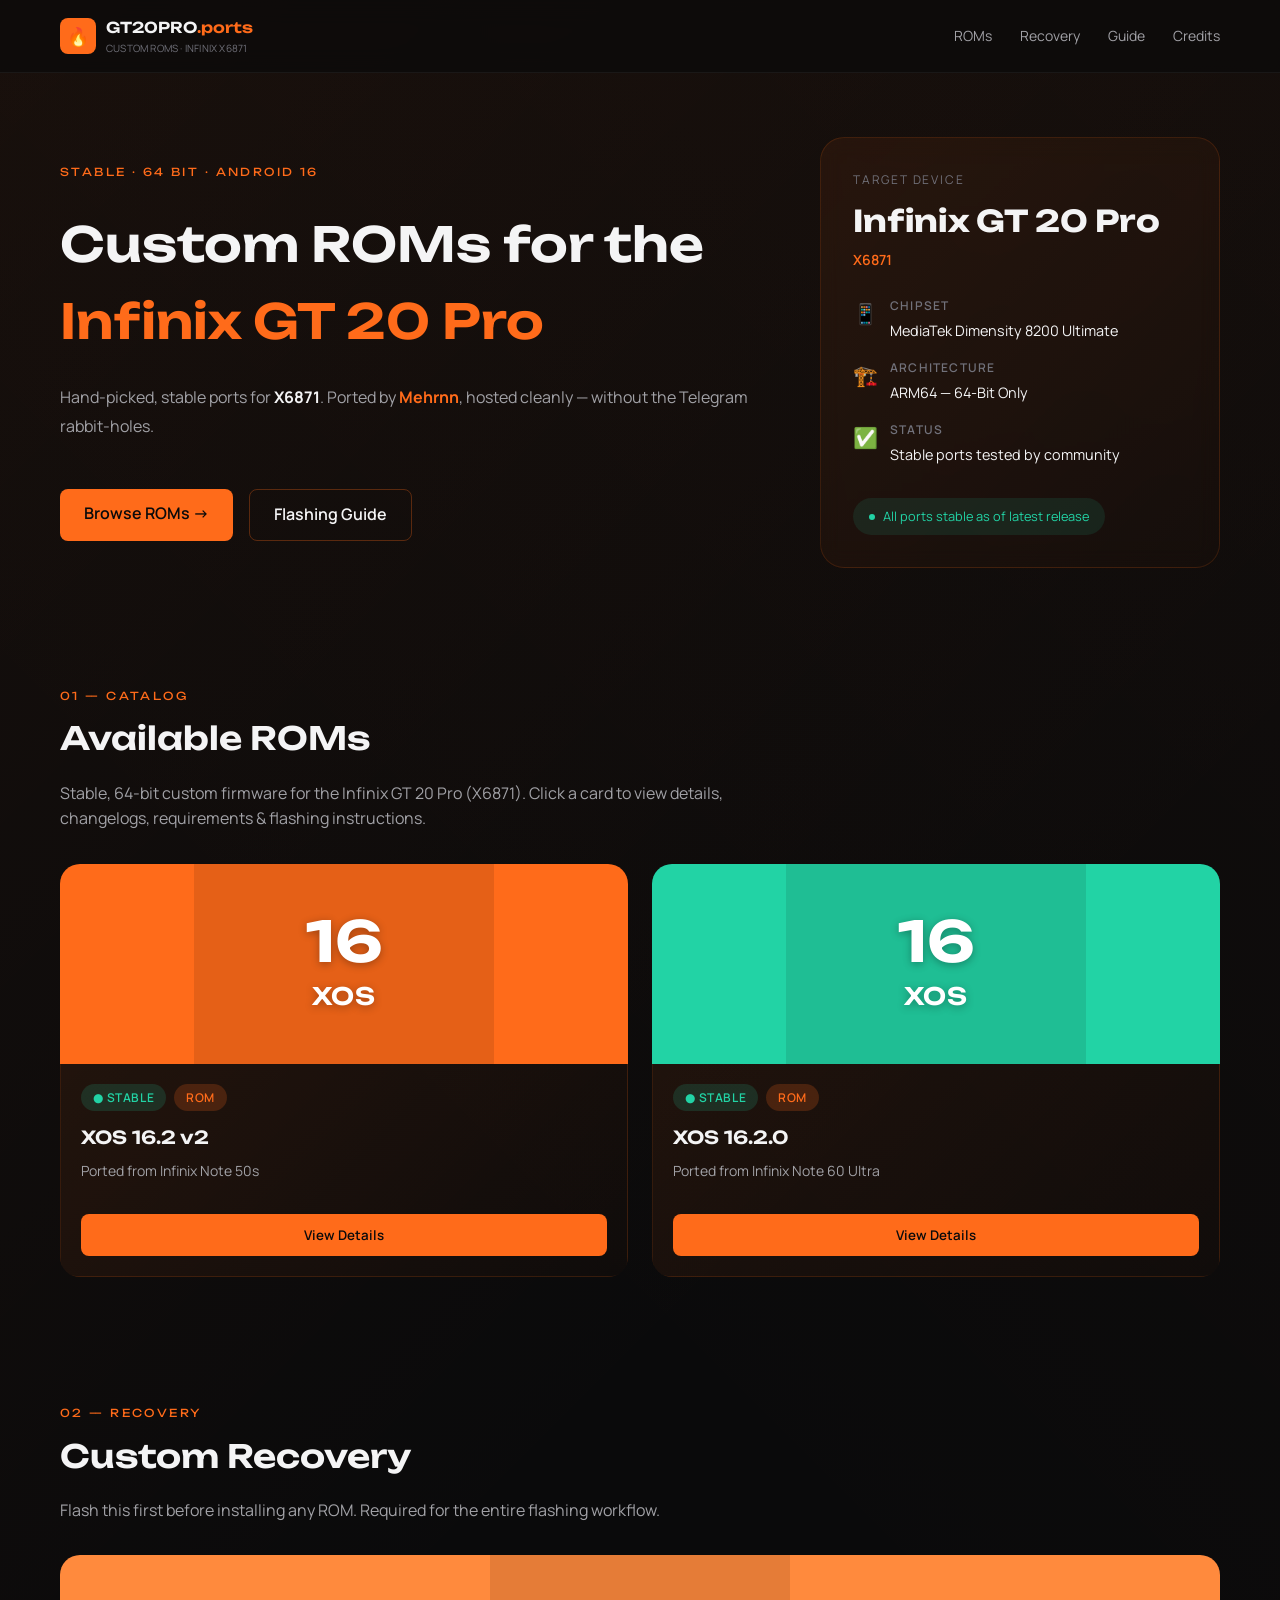
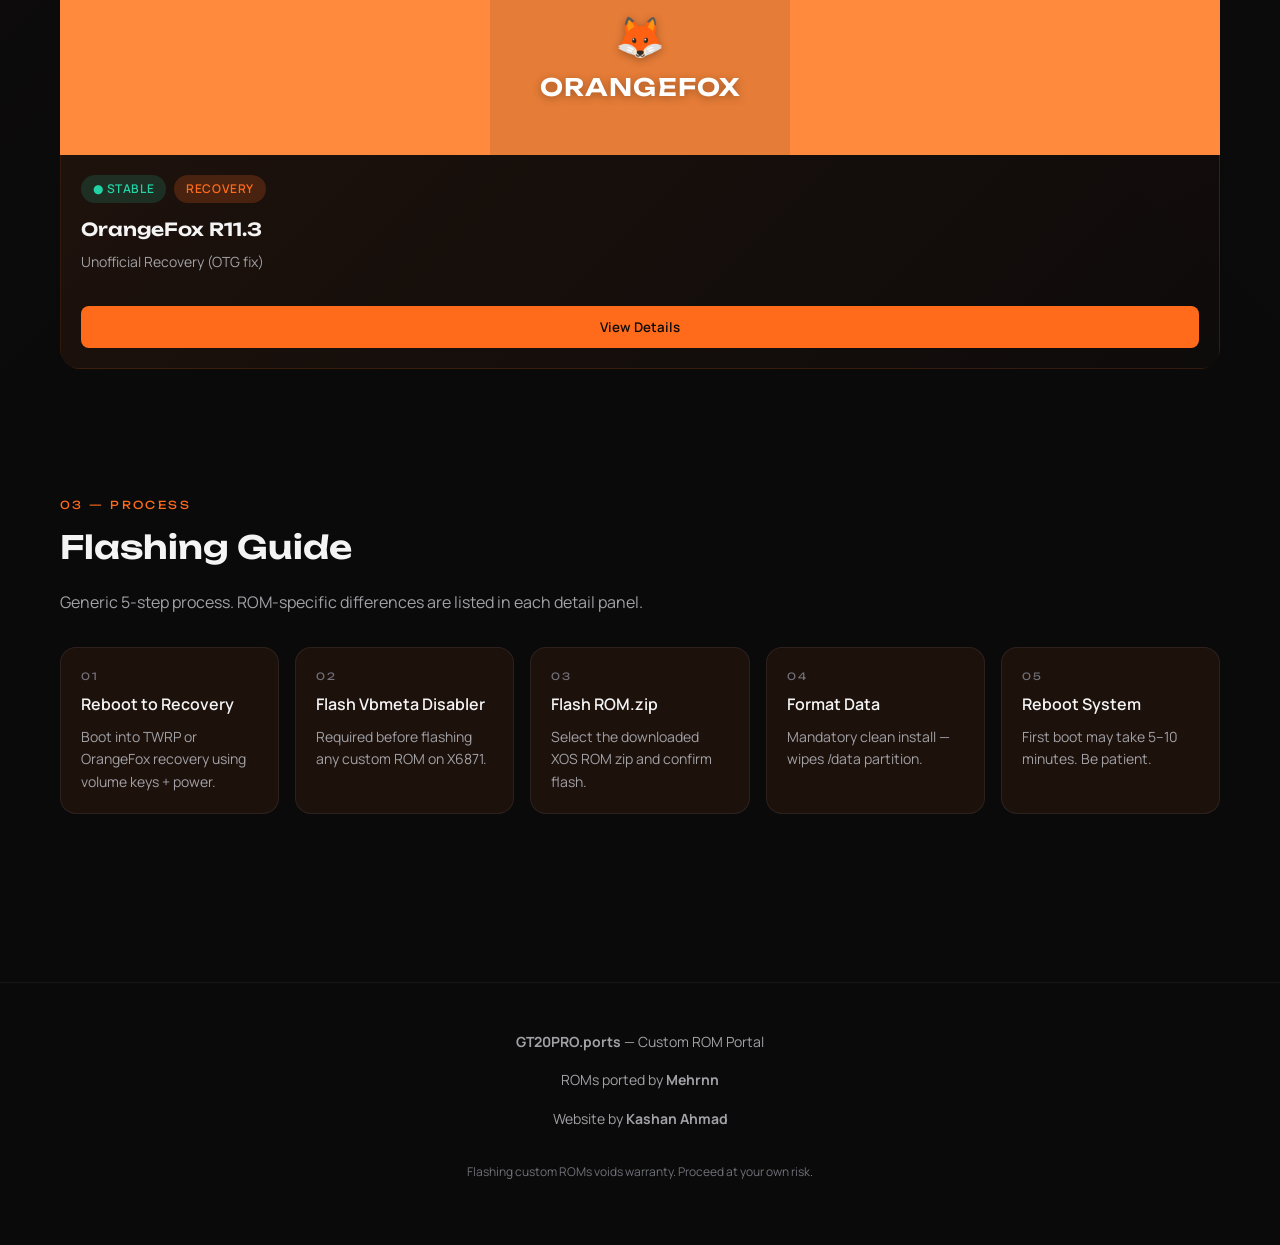
==== demo.html @ 22068f7d "Update print statement from 'Hello' to 'Goodbye'" ====
<!DOCTYPE html>
<html lang="en">
<head>
    <meta charset="UTF-8">
    <meta name="viewport" content="width=device-width, initial-scale=1.0">
    <title>GT20PRO.ports — Custom ROM Site</title>
    <link href="https://fonts.googleapis.com/css2?family=Manrope:wght@400;600;700&family=Unbounded:wght@600;700&display=swap" rel="stylesheet">
    <style>
        * {
            margin: 0;
            padding: 0;
            box-sizing: border-box;
        }

        :root {
            --color-bg: #0a0a0b;
            --color-text: #f4f4f5;
            --color-orange: #ff6b1a;
            --color-zinc-400: #a1a1a6;
            --color-zinc-600: #71717a;
            --font-display: 'Unbounded', 'Manrope', system-ui, sans-serif;
            --font-body: 'Manrope', system-ui, sans-serif;
        }

        body {
            background: linear-gradient(135deg, rgba(255,107,26,0.05) 0%, transparent 50%), 
                        linear-gradient(225deg, rgba(255,107,26,0.03) 0%, transparent 50%),
                        var(--color-bg);
            color: var(--color-text);
            font-family: var(--font-body);
            line-height: 1.6;
            min-height: 100vh;
        }

        header {
            position: sticky;
            top: 0;
            z-index: 40;
            backdrop-filter: blur(12px);
            background: rgba(10, 10, 11, 0.7);
            border-bottom: 1px solid rgba(255, 255, 255, 0.05);
        }

        .header-content {
            max-width: 1200px;
            margin: 0 auto;
            padding: 1rem 1.25rem;
            display: flex;
            justify-content: space-between;
            align-items: center;
        }

        .logo {
            display: flex;
            align-items: center;
            gap: 0.625rem;
            text-decoration: none;
            color: inherit;
        }

        .logo-icon {
            display: flex;
            align-items: center;
            justify-content: center;
            width: 2.25rem;
            height: 2.25rem;
            border-radius: 0.5rem;
            background: var(--color-orange);
            color: var(--color-bg);
            font-size: 1.125rem;
        }

        .logo-text h1 {
            font-family: var(--font-display);
            font-size: 0.9375rem;
            font-weight: 600;
        }

        .logo-text p {
            font-size: 0.625rem;
            color: var(--color-zinc-600);
            text-transform: uppercase;
            letter-spacing: 0.02em;
        }

        nav {
            display: none;
        }

        @media (min-width: 768px) {
            nav {
                display: flex;
                gap: 1.75rem;
                font-size: 0.875rem;
                color: var(--color-zinc-400);
            }

            nav a {
                color: inherit;
                text-decoration: none;
                transition: color 0.3s;
            }

            nav a:hover {
                color: var(--color-text);
            }
        }

        .hero-wrapper {
            display: grid;
            grid-template-columns: 1fr;
            gap: 2rem;
            align-items: center;
            margin-bottom: 3rem;
        }

        @media (min-width: 768px) {
            .hero-wrapper {
                grid-template-columns: 1fr 400px;
            }
        }

        .device-card {
            background: linear-gradient(135deg, rgba(255,107,26,0.08) 0%, rgba(255,107,26,0.02) 100%);
            border: 1px solid rgba(255, 107, 26, 0.15);
            border-radius: 1.5rem;
            padding: 2rem;
            backdrop-filter: blur(10px);
        }

        .device-label {
            font-size: 0.75rem;
            letter-spacing: 0.15em;
            text-transform: uppercase;
            color: var(--color-zinc-600);
            margin-bottom: 0.5rem;
        }

        .device-name {
            font-family: var(--font-display);
            font-size: 1.875rem;
            font-weight: 700;
            margin-bottom: 0.25rem;
        }

        .device-codename {
            color: var(--color-orange);
            font-size: 0.875rem;
            margin-bottom: 1.5rem;
            font-weight: 600;
        }

        .device-spec {
            display: flex;
            gap: 0.75rem;
            margin-bottom: 1rem;
            font-size: 0.9rem;
            align-items: flex-start;
        }

        .device-spec-icon {
            color: var(--color-orange);
            font-size: 1.25rem;
            flex-shrink: 0;
            margin-top: 0.15rem;
        }

        .device-spec-label {
            text-transform: uppercase;
            font-size: 0.75rem;
            letter-spacing: 0.1em;
            color: var(--color-zinc-600);
            font-weight: 600;
        }

        .device-spec-value {
            display: block;
            color: var(--color-text);
            margin-top: 0.25rem;
        }

        .status-badge {
            display: inline-flex;
            align-items: center;
            gap: 0.5rem;
            background: rgba(34, 211, 165, 0.1);
            color: #22d3a5;
            padding: 0.5rem 1rem;
            border-radius: 9999px;
            font-size: 0.8rem;
            margin-top: 1rem;
        }

        .status-dot {
            width: 6px;
            height: 6px;
            background: #22d3a5;
            border-radius: 50%;
            animation: pulse 2s infinite;
        }

        @keyframes pulse {
            0%, 100% { opacity: 1; }
            50% { opacity: 0.5; }
        }

        .container {
            max-width: 1200px;
            margin: 0 auto;
            padding: 2.5rem 1.25rem;
        }

        .section-label {
            font-family: var(--font-display);
            font-size: 0.6875rem;
            letter-spacing: 0.22em;
            text-transform: uppercase;
            color: var(--color-orange);
            margin-bottom: 0.5rem;
        }

        h2 {
            font-family: var(--font-display);
            font-size: 2rem;
            font-weight: 600;
            margin-bottom: 1rem;
        }

        .description {
            color: var(--color-zinc-400);
            margin-bottom: 2rem;
            max-width: 42rem;
        }

        .grid {
            display: grid;
            grid-template-columns: repeat(auto-fit, minmax(280px, 1fr));
            gap: 1.5rem;
            margin-bottom: 3rem;
        }

        .card {
            background: transparent;
            border: none;
            border-radius: 1.25rem;
            overflow: hidden;
            cursor: pointer;
            transition: all 0.3s;
            display: flex;
            flex-direction: column;
        }

        .card:hover {
            transform: translateY(-4px);
        }

        .card-cover {
            width: 100%;
            height: 200px;
            border-radius: 1rem 1rem 0 0;
            display: flex;
            flex-direction: column;
            align-items: center;
            justify-content: center;
            position: relative;
            overflow: hidden;
        }

        .card-cover svg {
            width: 100%;
            height: 100%;
            position: absolute;
            top: 0;
            left: 0;
        }

        .card-cover-content {
            position: relative;
            z-index: 2;
            text-align: center;
            color: white;
            text-shadow: 0 2px 8px rgba(0,0,0,0.3);
        }

        .card-cover-number {
            font-family: var(--font-display);
            font-size: 3.5rem;
            font-weight: 700;
            line-height: 1;
            margin-bottom: 0.5rem;
        }

        .card-cover-text {
            font-family: var(--font-display);
            font-size: 1.5rem;
            font-weight: 600;
            letter-spacing: 0.05em;
        }

        .card-body {
            background: linear-gradient(135deg, rgba(255,107,26,0.08) 0%, rgba(255,107,26,0.02) 100%);
            border: 1px solid rgba(255, 107, 26, 0.15);
            border-top: none;
            border-radius: 0 0 1rem 1rem;
            padding: 1.25rem;
            flex-grow: 1;
            display: flex;
            flex-direction: column;
        }

        .card-title {
            font-family: var(--font-display);
            font-size: 1.125rem;
            font-weight: 600;
            margin-bottom: 0.5rem;
        }

        .card-subtitle {
            font-size: 0.875rem;
            color: var(--color-zinc-400);
            margin-bottom: 1rem;
            flex-grow: 1;
        }

        .card-meta {
            display: flex;
            gap: 0.75rem;
            font-size: 0.75rem;
            color: var(--color-zinc-600);
            margin-top: 1rem;
            flex-wrap: wrap;
        }

        .badge {
            display: inline-block;
            background: rgba(255, 107, 26, 0.15);
            color: var(--color-orange);
            padding: 0.25rem 0.75rem;
            border-radius: 9999px;
            font-size: 0.75rem;
            font-weight: 600;
            text-transform: uppercase;
            letter-spacing: 0.05em;
        }

        .badge.stable {
            background: rgba(34, 211, 165, 0.15);
            color: #22d3a5;
        }

        .badge.rom {
            background: rgba(255, 107, 26, 0.2);
            color: var(--color-orange);
        }

        .download-btn {
            background: var(--color-orange);
            color: var(--color-bg);
            border: none;
            padding: 0.75rem 1.5rem;
            border-radius: 0.5rem;
            font-weight: 600;
            cursor: pointer;
            margin-top: 1rem;
            transition: opacity 0.3s;
            font-family: var(--font-body);
        }

        .download-btn:hover {
            opacity: 0.9;
        }

        footer {
            background: rgba(10, 10, 11, 0.8);
            border-top: 1px solid rgba(255, 255, 255, 0.05);
            padding: 3rem 1.25rem;
            margin-top: 5rem;
        }

        .footer-content {
            max-width: 1200px;
            margin: 0 auto;
            text-align: center;
            color: var(--color-zinc-400);
            font-size: 0.875rem;
        }

        .footer-content p {
            margin-bottom: 1rem;
        }

        .step-grid {
            display: grid;
            grid-template-columns: repeat(auto-fit, minmax(200px, 1fr));
            gap: 1rem;
            margin-bottom: 3rem;
        }

        .step-card {
            background: rgba(255, 107, 26, 0.08);
            border: 1px solid rgba(255, 255, 255, 0.07);
            border-radius: 1rem;
            padding: 1.25rem;
        }

        .step-number {
            font-family: var(--font-display);
            font-size: 0.625rem;
            color: var(--color-zinc-600);
            letter-spacing: 0.2em;
            margin-bottom: 0.5rem;
        }

        .step-title {
            font-weight: 600;
            margin-bottom: 0.5rem;
        }

        .step-desc {
            font-size: 0.875rem;
            color: var(--color-zinc-400);
        }

        .modal {
            display: none;
            position: fixed;
            z-index: 50;
            left: 0;
            top: 0;
            width: 100%;
            height: 100%;
            background: rgba(0, 0, 0, 0.8);
            backdrop-filter: blur(4px);
        }

        .modal.active {
            display: flex;
            align-items: center;
            justify-content: center;
        }

        .modal-content {
            background: #141416;
            border: 1px solid rgba(255, 255, 255, 0.1);
            border-radius: 1.5rem;
            padding: 2rem;
            max-width: 500px;
            max-height: 80vh;
            overflow-y: auto;
            position: relative;
        }

        .modal-close {
            position: absolute;
            top: 1rem;
            right: 1rem;
            background: none;
            border: none;
            color: var(--color-text);
            font-size: 1.5rem;
            cursor: pointer;
        }

        .modal-title {
            font-family: var(--font-display);
            font-size: 1.5rem;
            font-weight: 600;
            margin-bottom: 0.5rem;
            margin-top: 0;
        }

        .modal-subtitle {
            color: var(--color-zinc-400);
            margin-bottom: 1.5rem;
        }

        .modal-section {
            margin-bottom: 1.5rem;
        }

        .modal-section h4 {
            font-size: 0.875rem;
            text-transform: uppercase;
            letter-spacing: 0.1em;
            color: var(--color-orange);
            margin-bottom: 0.5rem;
            font-weight: 600;
        }

        .modal-section ul, .modal-section ol {
            margin-left: 1.5rem;
            color: var(--color-zinc-400);
        }

        .modal-section li {
            margin-bottom: 0.5rem;
        }
    </style>
</head>
<body>
    <header>
        <div class="header-content">
            <a href="#" class="logo">
                <div class="logo-icon">🔥</div>
                <div class="logo-text">
                    <h1>GT20PRO<span style="color: var(--color-orange);">.ports</span></h1>
                    <p>Custom ROMs · Infinix X6871</p>
                </div>
            </a>
            <nav>
                <a href="#roms">ROMs</a>
                <a href="#recovery">Recovery</a>
                <a href="#guide">Guide</a>
                <a href="#credits">Credits</a>
            </nav>
        </div>
    </header>

    <main>
        <!-- Hero Section -->
        <section class="container" style="padding: 4rem 1.25rem; padding-bottom: 2rem;">
            <div class="hero-wrapper">
                <div>
                    <div class="section-label" style="margin-bottom: 1.5rem;">STABLE · 64 BIT · ANDROID 16</div>
                    <h2 style="font-size: 3rem; margin-bottom: 1.5rem;">Custom ROMs for the <span style="color: var(--color-orange);">Infinix GT 20 Pro</span></h2>
                    <p style="font-size: 1rem; color: var(--color-zinc-400); margin-bottom: 2rem; line-height: 1.8;">Hand-picked, stable ports for <strong style="color: var(--color-text);">X6871</strong>. Ported by <strong style="color: var(--color-orange);">Mehrnn</strong>, hosted cleanly — without the Telegram rabbit-holes.</p>
                    <div style="display: flex; gap: 1rem; flex-wrap: wrap;">
                        <a href="#roms" class="download-btn" style="text-decoration: none; display: inline-block; text-align: center;">Browse ROMs →</a>
                        <a href="#guide" class="download-btn" style="text-decoration: none; display: inline-block; text-align: center; background: transparent; border: 1px solid rgba(255, 107, 26, 0.3); color: var(--color-text);">Flashing Guide</a>
                    </div>
                </div>
                <div class="device-card">
                    <div class="device-label">TARGET DEVICE</div>
                    <div class="device-name">Infinix GT 20 Pro</div>
                    <div class="device-codename">X6871</div>

                    <div class="device-spec">
                        <div class="device-spec-icon">📱</div>
                        <div>
                            <div class="device-spec-label">Chipset</div>
                            <span class="device-spec-value">MediaTek Dimensity 8200 Ultimate</span>
                        </div>
                    </div>

                    <div class="device-spec">
                        <div class="device-spec-icon">🏗️</div>
                        <div>
                            <div class="device-spec-label">Architecture</div>
                            <span class="device-spec-value">ARM64 — 64-Bit Only</span>
                        </div>
                    </div>

                    <div class="device-spec">
                        <div class="device-spec-icon">✅</div>
                        <div>
                            <div class="device-spec-label">Status</div>
                            <span class="device-spec-value">Stable ports tested by community</span>
                        </div>
                    </div>

                    <div class="status-badge">
                        <span class="status-dot"></span>
                        <span>All ports stable as of latest release</span>
                    </div>
                </div>
            </div>
        </section>

        <!-- ROMs Section -->
        <section id="roms" class="container">
            <div class="section-label">01 — Catalog</div>
            <h2>Available ROMs</h2>
            <p class="description">Stable, 64-bit custom firmware for the Infinix GT 20 Pro (X6871). Click a card to view details, changelogs, requirements & flashing instructions.</p>
            <div class="grid" id="romGrid"></div>
        </section>

        <!-- Recovery Section -->
        <section id="recovery" class="container">
            <div class="section-label">02 — Recovery</div>
            <h2>Custom Recovery</h2>
            <p class="description">Flash this first before installing any ROM. Required for the entire flashing workflow.</p>
            <div class="grid" id="recoveryGrid"></div>
        </section>

        <!-- Flashing Guide -->
        <section id="guide" class="container">
            <div class="section-label">03 — Process</div>
            <h2>Flashing Guide</h2>
            <p class="description">Generic 5-step process. ROM-specific differences are listed in each detail panel.</p>
            <div class="step-grid" id="stepsGrid"></div>
        </section>
    </main>

    <!-- Modal -->
    <div id="modal" class="modal">
        <div class="modal-content">
            <button class="modal-close" onclick="closeModal()">✕</button>
            <h3 class="modal-title" id="modalTitle"></h3>
            <p class="modal-subtitle" id="modalSubtitle"></p>
            
            <div class="modal-section">
                <h4>Base & Specs</h4>
                <p><strong>Base:</strong> <span id="modalBase"></span></p>
                <p><strong>Android:</strong> <span id="modalAndroid"></span></p>
            </div>

            <div class="modal-section" id="changelogSection" style="display:none;">
                <h4>What's New</h4>
                <ul id="changelogList"></ul>
            </div>

            <div class="modal-section" id="knownBugsSection" style="display:none;">
                <h4>Known Issues</h4>
                <ul id="bugsList"></ul>
            </div>

            <div class="modal-section" id="requirementsSection" style="display:none;">
                <h4>Requirements</h4>
                <ul id="requirementsList"></ul>
            </div>

            <div class="modal-section" id="stepsSection" style="display:none;">
                <h4>Flashing Steps</h4>
                <ol id="stepsList"></ol>
            </div>

            <div class="modal-section" id="creditsSection" style="display:none;">
                <h4>Credits</h4>
                <ul id="creditsList"></ul>
            </div>

            <a id="downloadBtn" href="#" class="download-btn" target="_blank" style="display: block; text-align: center; text-decoration: none;">Download</a>
        </div>
    </div>

    <footer>
        <div class="footer-content">
            <p><strong>GT20PRO.ports</strong> — Custom ROM Portal</p>
            <p>ROMs ported by <strong>Mehrnn</strong></p>
            <p>Website by <strong>Kashan Ahmad</strong></p>
            <p style="font-size: 0.75rem; margin-top: 2rem; color: var(--color-zinc-600);">Flashing custom ROMs voids warranty. Proceed at your own risk.</p>
        </div>
    </footer>

    <script>
        // Data from roms.js
        const DEVICE = {
            name: "Infinix GT 20 Pro",
            codename: "X6871",
            chipset: "MediaTek Dimensity 8200 Ultimate",
        };

        const ROMS = [
            {
                id: "xos-16-2-v2-n50s",
                title: "XOS 16.2 v2",
                subtitle: "Ported from Infinix Note 50s",
                androidBase: "Android 16",
                version: "v2 — Stable",
                type: "ROM",
                status: "stable",
                accent: "#FF6B1A",
                porter: "Mehrnn",
                base: "Any A15 Vendor",
                bit: "64-Bit Only",
                description: "XOS 16.2 v2 for GT 20 Pro — a stable Android 16 based port from the Infinix Note 50s. Do not compare with stock. Can dirty flash from old 50s port.",
                downloadUrl: "https://drive.google.com/file/d/1JdifWk1U-Tqw83Pb0PbUPvFqJSJLoO5e/view?usp=sharing",
                fileName: "XOS16.2-v2-X6871-Mehrnn.zip",
                changelogs: ["Fixed device uncertified", "Stable release v2"],
                knownBugs: [
                    { text: "Bypass Charging", fixUrl: "https://t.me/xos16x6871portlinks/23" },
                ],
                requirements: [
                    { text: "Vbmeta Disabler", url: "https://t.me/infinixgt20proid/14628" },
                    { text: "Working Brain", url: null },
                ],
                flashingSteps: [
                    "Reboot to Recovery (TWRP / OrangeFox)",
                    "Flash Vbmeta Disabler",
                    "Flash ROM.zip",
                    "Format Data",
                    "Reboot System",
                ],
                credits: [
                    "Mehrnn",
                ],
            },
            {
                id: "xos-16-2-n60u",
                title: "XOS 16.2.0",
                subtitle: "Ported from Infinix Note 60 Ultra",
                androidBase: "Android 16",
                version: "v2 — Stable",
                type: "ROM",
                status: "stable",
                accent: "#22D3A5",
                porter: "Mehrnn",
                base: "FW 15.1.2.145-165",
                bit: "64-Bit Only",
                description: "XOS 16.2.0 for GT 20 Pro — stable Note 60 Ultra port. Polished build with minor bug fixes over previous releases.",
                downloadUrl: "https://drive.google.com/file/d/1tSSry1rRWioJZi-c9Dg6k1zYBie5qql_/view?usp=drive_link",
                fileName: "XOS16.2-N60U-X6871-Mehrnn.zip",
                changelogs: ["Minor bug fixes"],
                knownBugs: [],
                requirements: [
                    { text: "Vbmeta Disabler", url: "https://t.me/infinixgt20proid/14628" },
                    { text: "Working Brain", url: null },
                ],
                flashingSteps: [
                    "Reboot to Recovery (TWRP / OrangeFox)",
                    "Flash Vbmeta Disabler",
                    "Flash ROM.zip",
                    "Format Data",
                    "Reboot System",
                ],
                credits: [
                    "Mehrnn",
                ],
            },
            {
                id: "orangefox-r11-3-x6871",
                title: "OrangeFox R11.3",
                subtitle: "Unofficial Recovery (OTG fix)",
                androidBase: "Recovery",
                version: "15.1.2 — Unofficial",
                type: "RECOVERY",
                status: "stable",
                accent: "#FF8A3D",
                porter: "Community",
                base: "OrangeFox R11.3 Base",
                bit: "ARM64",
                description: "OrangeFox Recovery R11.3 for GT 20 Pro with OTG fix. Required for flashing ROMs, Vbmeta Disabler and other zips on the X6871.",
                downloadUrl: "https://t.me/c/3707464704/38751",
                fileName: "OrangeFox-R11.3_OTGfix_15.1.2-Unofficial-X6871.img",
                changelogs: ["OTG fix", "Built for X6871 (GT 20 Pro)"],
                knownBugs: [],
                requirements: [
                    { text: "Unlocked Bootloader", url: null },
                    { text: "fastboot / adb on PC", url: null },
                ],
                flashingSteps: [
                    "Reboot phone into fastboot mode",
                    "Run: fastboot flash recovery OrangeFox-R11.3_OTGfix_15.1.2-Unofficial-X6871.img",
                    "Reboot to recovery immediately (do not boot system first)",
                    "Wipe Dalvik / Cache if needed",
                    "Proceed with ROM / Vbmeta flashing",
                ],
                credits: ["OrangeFox Team", "@satyam_rai1", "Community testers"],
            },
        ];

        const STEPS = [
            { title: "Reboot to Recovery", desc: "Boot into TWRP or OrangeFox recovery using volume keys + power." },
            { title: "Flash Vbmeta Disabler", desc: "Required before flashing any custom ROM on X6871." },
            { title: "Flash ROM.zip", desc: "Select the downloaded XOS ROM zip and confirm flash." },
            { title: "Format Data", desc: "Mandatory clean install — wipes /data partition." },
            { title: "Reboot System", desc: "First boot may take 5–10 minutes. Be patient." },
        ];

        // Render ROMs
        const romGrid = document.getElementById('romGrid');
        const roms = ROMS.filter(r => r.type === 'ROM');
        
        function createRomCover(rom) {
            const svg = `
                <svg viewBox="0 0 300 200" xmlns="http://www.w3.org/2000/svg">
                    <defs>
                        <linearGradient id="grad-${rom.id}" x1="0%" y1="0%" x2="100%" y2="100%">
                            <stop offset="0%" style="stop-color:${rom.accent};stop-opacity:1" />
                            <stop offset="100%" style="stop-color:${rom.accent}dd;stop-opacity:0.8" />
                        </linearGradient>
                    </defs>
                    <rect width="300" height="200" fill="url(#grad-${rom.id})"/>
                    <rect width="300" height="200" fill="rgba(0,0,0,0.1)"/>
                </svg>
            `;
            return svg;
        }
        
        roms.forEach(rom => {
            const card = document.createElement('div');
            card.className = 'card';
            card.innerHTML = `
                <div class="card-cover" style="background: ${rom.accent};">
                    ${createRomCover(rom)}
                    <div class="card-cover-content">
                        <div class="card-cover-number">${rom.number || '16'}</div>
                        <div class="card-cover-text">XOS</div>
                    </div>
                </div>
                <div class="card-body">
                    <div style="display: flex; gap: 0.5rem; margin-bottom: 0.75rem;">
                        <span class="badge stable">● STABLE</span>
                        <span class="badge rom">ROM</span>
                    </div>
                    <div class="card-title">${rom.title}</div>
                    <div class="card-subtitle">${rom.subtitle}</div>
                    <button onclick='openModal(${JSON.stringify(rom).replace(/'/g, "&apos;")})' class="download-btn">View Details</button>
                </div>
            `;
            romGrid.appendChild(card);
        });

        // Render Recovery
        const recoveryGrid = document.getElementById('recoveryGrid');
        const recovery = ROMS.filter(r => r.type === 'RECOVERY');
        recovery.forEach(rom => {
            const card = document.createElement('div');
            card.className = 'card';
            card.innerHTML = `
                <div class="card-cover" style="background: ${rom.accent};">
                    ${createRomCover(rom)}
                    <div class="card-cover-content">
                        <div style="font-size: 2.5rem;">🦊</div>
                        <div class="card-cover-text">ORANGEFOX</div>
                    </div>
                </div>
                <div class="card-body">
                    <div style="display: flex; gap: 0.5rem; margin-bottom: 0.75rem;">
                        <span class="badge stable">● STABLE</span>
                        <span class="badge rom">RECOVERY</span>
                    </div>
                    <div class="card-title">${rom.title}</div>
                    <div class="card-subtitle">${rom.subtitle}</div>
                    <button onclick='openModal(${JSON.stringify(rom).replace(/'/g, "&apos;")})' class="download-btn">View Details</button>
                </div>
            `;
            recoveryGrid.appendChild(card);
        });

        // Render Steps
        const stepsGrid = document.getElementById('stepsGrid');
        STEPS.forEach((step, i) => {
            const card = document.createElement('div');
            card.className = 'step-card';
            card.innerHTML = `
                <div class="step-number">${String(i + 1).padStart(2, '0')}</div>
                <div class="step-title">${step.title}</div>
                <div class="step-desc">${step.desc}</div>
            `;
            stepsGrid.appendChild(card);
        });

        // Modal Functions
        function openModal(rom) {
            const modal = document.getElementById('modal');
            document.getElementById('modalTitle').textContent = rom.title;
            document.getElementById('modalSubtitle').textContent = rom.description;
            document.getElementById('modalBase').textContent = rom.base;
            document.getElementById('modalAndroid').textContent = rom.androidBase;

            // Changelogs
            const changelogSection = document.getElementById('changelogSection');
            if (rom.changelogs && rom.changelogs.length > 0) {
                changelogSection.style.display = 'block';
                const changelogList = document.getElementById('changelogList');
                changelogList.innerHTML = '';
                rom.changelogs.forEach(log => {
                    const li = document.createElement('li');
                    li.textContent = log;
                    changelogList.appendChild(li);
                });
            } else {
                changelogSection.style.display = 'none';
            }

            // Known Bugs
            const bugsSection = document.getElementById('knownBugsSection');
            if (rom.knownBugs && rom.knownBugs.length > 0) {
                bugsSection.style.display = 'block';
                const bugsList = document.getElementById('bugsList');
                bugsList.innerHTML = '';
                rom.knownBugs.forEach(bug => {
                    const li = document.createElement('li');
                    li.innerHTML = bug.fixUrl ? `<a href="${bug.fixUrl}" target="_blank">${bug.text}</a>` : bug.text;
                    bugsList.appendChild(li);
                });
            } else {
                bugsSection.style.display = 'none';
            }

            // Requirements
            const reqSection = document.getElementById('requirementsSection');
            if (rom.requirements && rom.requirements.length > 0) {
                reqSection.style.display = 'block';
                const reqList = document.getElementById('requirementsList');
                reqList.innerHTML = '';
                rom.requirements.forEach(req => {
                    const li = document.createElement('li');
                    li.innerHTML = req.url ? `<a href="${req.url}" target="_blank">${req.text}</a>` : req.text;
                    reqList.appendChild(li);
                });
            } else {
                reqSection.style.display = 'none';
            }

            // Steps
            const stepsSection = document.getElementById('stepsSection');
            if (rom.flashingSteps && rom.flashingSteps.length > 0) {
                stepsSection.style.display = 'block';
                const stepsList = document.getElementById('stepsList');
                stepsList.innerHTML = '';
                rom.flashingSteps.forEach(step => {
                    const li = document.createElement('li');
                    li.textContent = step;
                    stepsList.appendChild(li);
                });
            } else {
                stepsSection.style.display = 'none';
            }

            // Credits
            const creditsSection = document.getElementById('creditsSection');
            if (rom.credits && rom.credits.length > 0) {
                creditsSection.style.display = 'block';
                const creditsList = document.getElementById('creditsList');
                creditsList.innerHTML = '';
                rom.credits.forEach(credit => {
                    const li = document.createElement('li');
                    li.textContent = credit;
                    creditsList.appendChild(li);
                });
            } else {
                creditsSection.style.display = 'none';
            }

            // Download Button
            const downloadBtn = document.getElementById('downloadBtn');
            downloadBtn.href = rom.downloadUrl;
            downloadBtn.textContent = `Download ${rom.fileName}`;

            modal.classList.add('active');
        }

        function closeModal() {
            document.getElementById('modal').classList.remove('active');
        }

        window.addEventListener('click', (e) => {
            const modal = document.getElementById('modal');
            if (e.target === modal) {
                closeModal();
            }
        });
    </script>
</body>
</html>
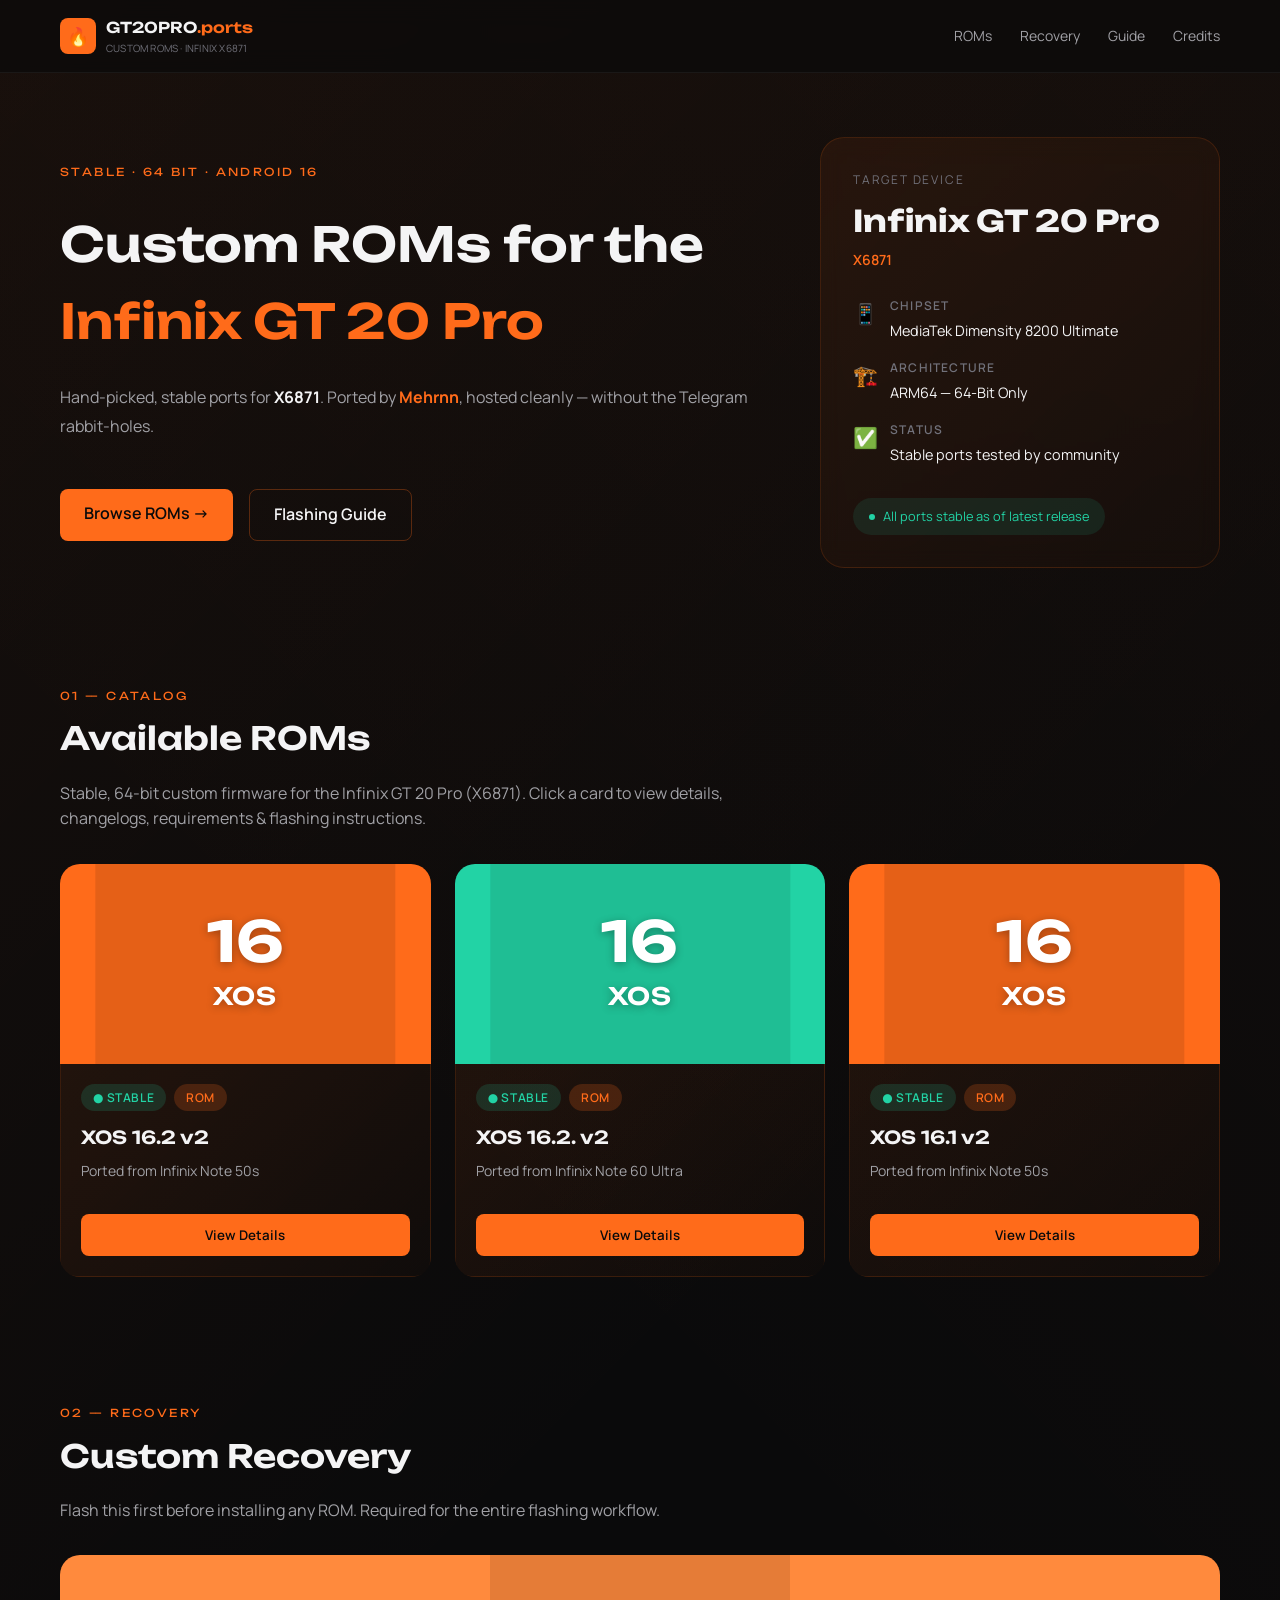
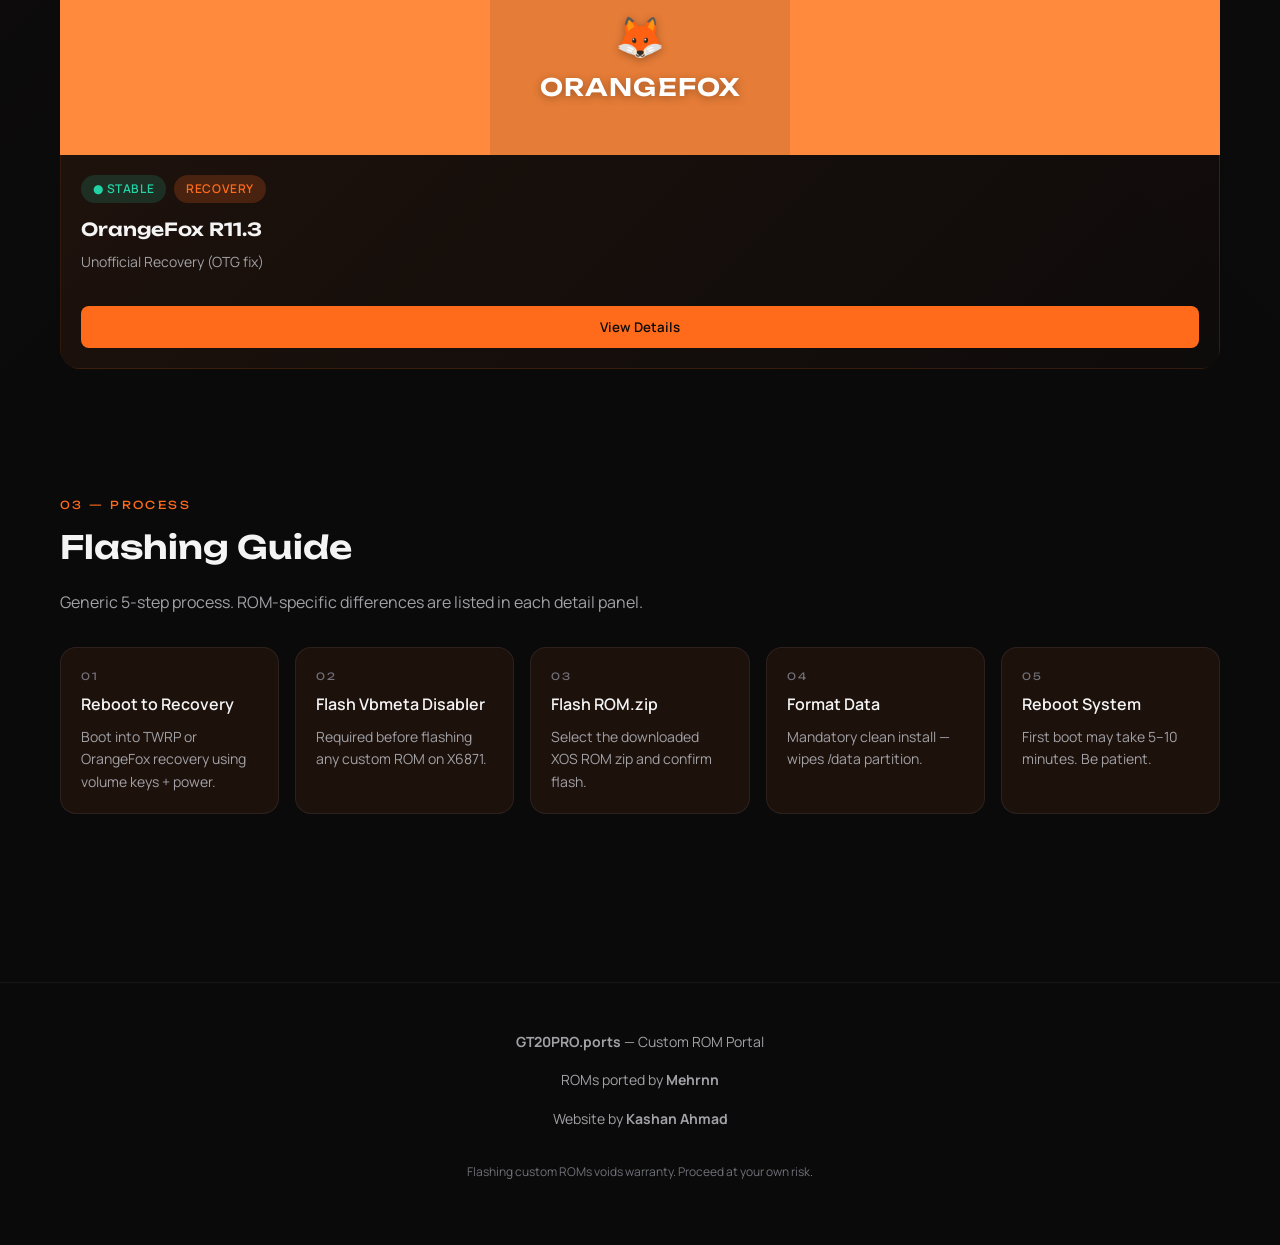
==== commit 4133fd45: "Update demo.html" ====
--- a/demo.html
+++ b/demo.html
@@ -665,7 +665,7 @@
                 bit: "64-Bit Only",
                 description: "XOS 16.2 v2 for GT 20 Pro — a stable Android 16 based port from the Infinix Note 50s. Do not compare with stock. Can dirty flash from old 50s port.",
                 downloadUrl: "https://drive.google.com/file/d/1JdifWk1U-Tqw83Pb0PbUPvFqJSJLoO5e/view?usp=sharing",
-                fileName: "XOS16.2-v2-X6871-Mehrnn.zip",
+                fileName: "XOS16.1-v2-X6871-Mehrnn.zip",
                 changelogs: ["Fixed device uncertified", "Stable release v2"],
                 knownBugs: [
                     { text: "Bypass Charging", fixUrl: "https://t.me/xos16x6871portlinks/23" },
@@ -687,7 +687,7 @@
             },
             {
                 id: "xos-16-2-n60u",
-                title: "XOS 16.2.0",
+                title: "XOS 16.2. v2",
                 subtitle: "Ported from Infinix Note 60 Ultra",
                 androidBase: "Android 16",
                 version: "v2 — Stable",
@@ -702,6 +702,37 @@
                 fileName: "XOS16.2-N60U-X6871-Mehrnn.zip",
                 changelogs: ["Minor bug fixes"],
                 knownBugs: [],
+                requirements: [
+                    { text: "Vbmeta Disabler", url: "https://t.me/infinixgt20proid/14628" },
+                    { text: "Working Brain", url: null },
+                ],
+                flashingSteps: [
+                    "Reboot to Recovery (TWRP / OrangeFox)",
+                    "Flash Vbmeta Disabler",
+                    "Flash ROM.zip",
+                    "Format Data",
+                    "Reboot System",
+                ],
+                credits: [
+                    "Mehrnn",
+                ],
+            },
+            {
+                id: "xos-16-1-v2",
+                title: "XOS 16.1 v2",
+                subtitle: "Ported from Infinix Note 50s",
+                androidBase: "Android 16",
+                version: "v2 — Stable",
+                type: "ROM",
+                status: "stable",
+                accent: "#FF6B1A",
+                porter: "Mehrnn",
+                base: "Any A15 Vendor",
+                bit: "64-Bit Only",
+                description: "XOS 16.1 for GT 20 Pro — Ported from Infinix Note Edge by Mehrnn | 64-Bit Only",
+                downloadUrl: "https://drive.google.com/file/d/16LHoBhw1Z1jrcLk74b5tPc3rYhSiBqjg/view?usp=drivesdk",
+                fileName: "XOS16.1-v2-X6871-Mehrnn.zip",
+                changelogs: ["Enforcing ", "Mem Fusion Fixed", "Media Fixed", "Visual Lag Fixed", "Charging Fixed"],
                 requirements: [
                     { text: "Vbmeta Disabler", url: "https://t.me/infinixgt20proid/14628" },
                     { text: "Working Brain", url: null },
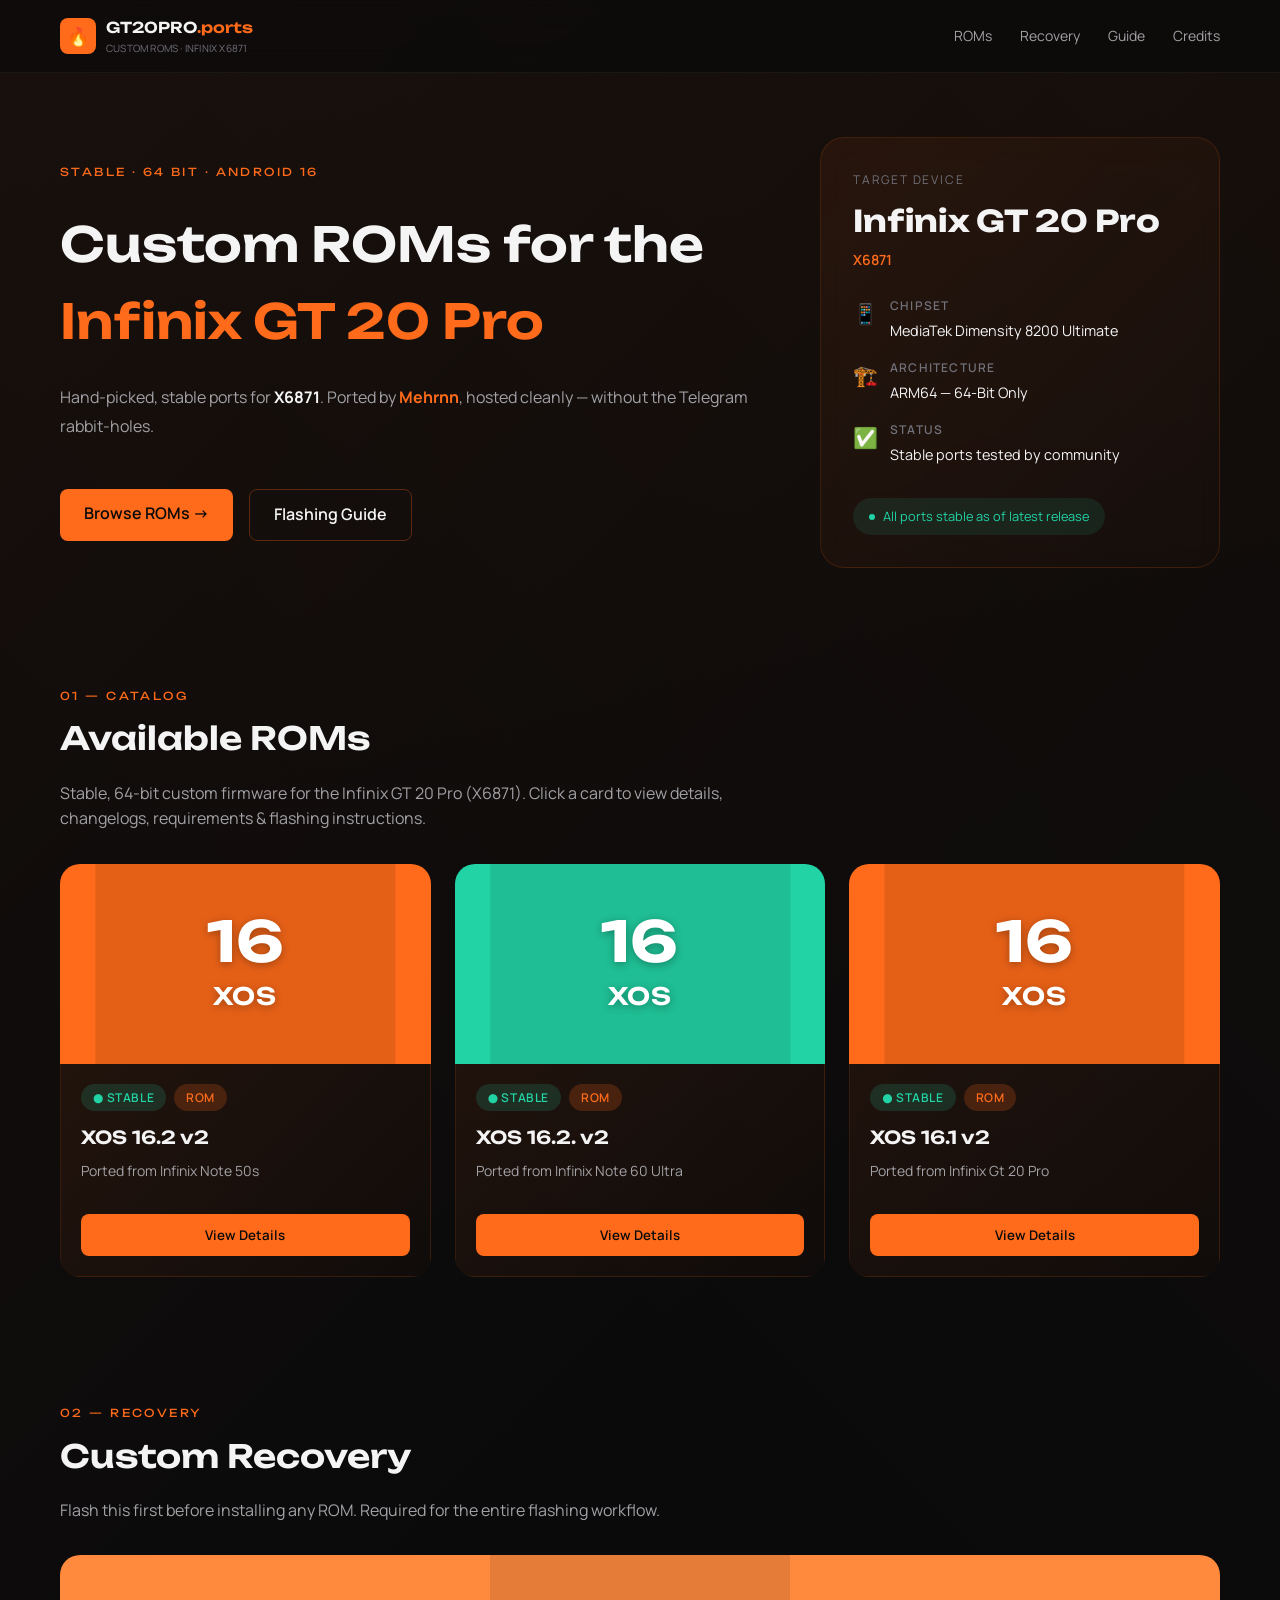
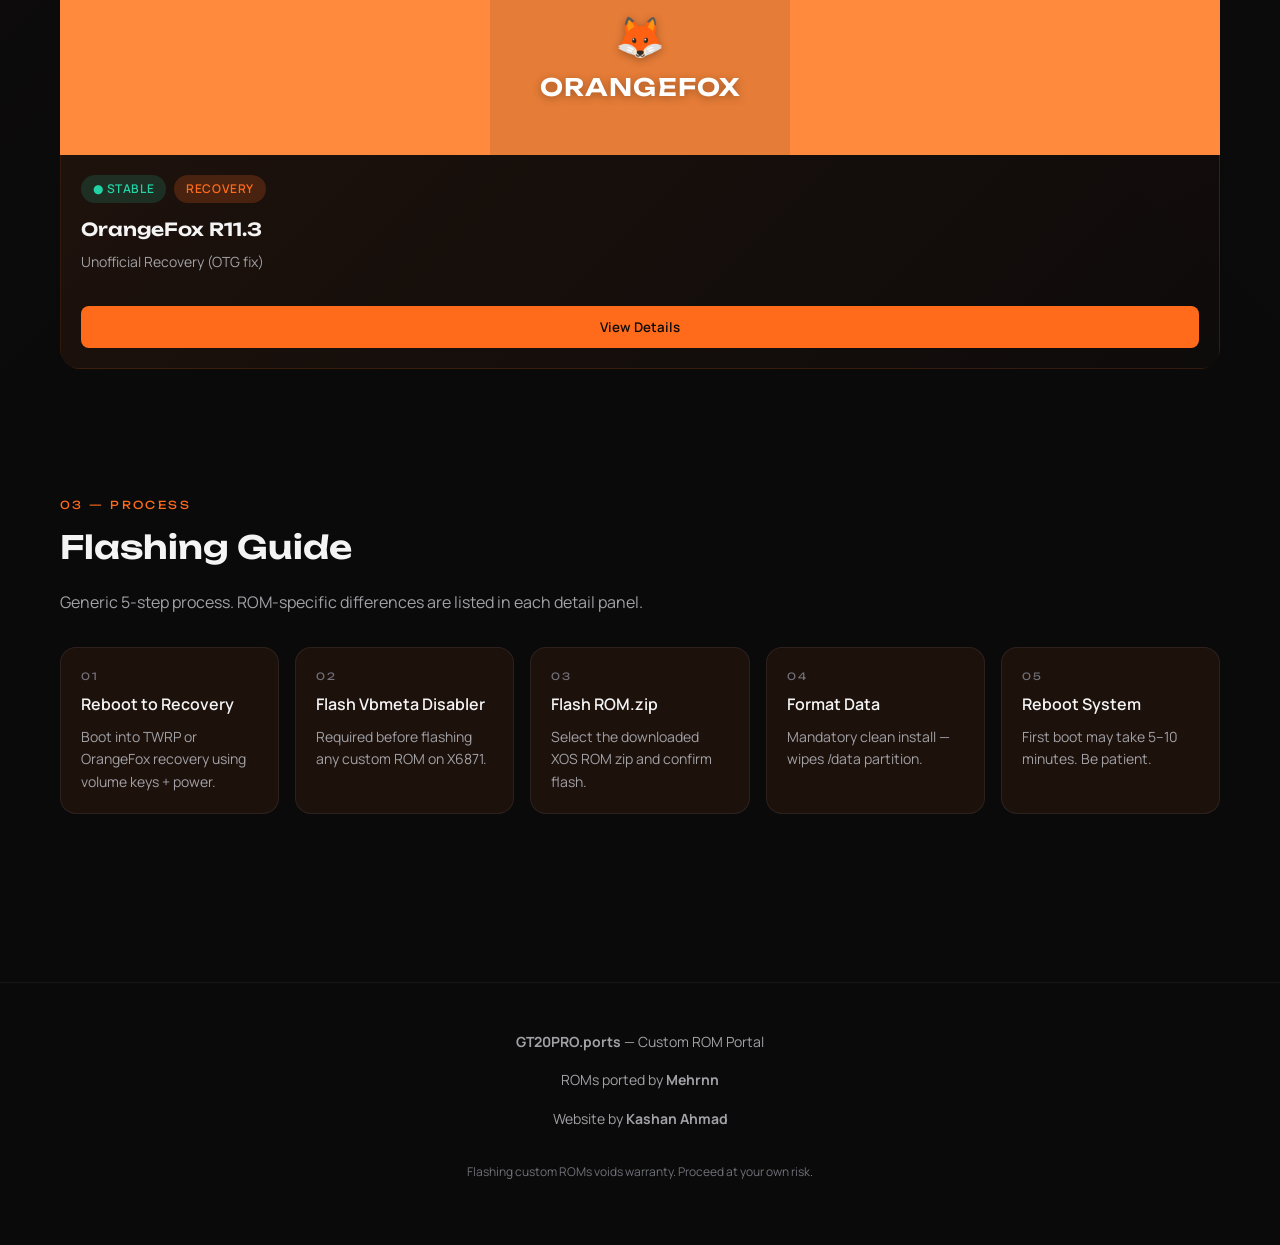
==== commit 35da8c1e: "Update demo.html" ====
--- a/demo.html
+++ b/demo.html
@@ -720,7 +720,7 @@
             {
                 id: "xos-16-1-v2",
                 title: "XOS 16.1 v2",
-                subtitle: "Ported from Infinix Note 50s",
+                subtitle: "Ported from Infinix Gt 20 Pro ",
                 androidBase: "Android 16",
                 version: "v2 — Stable",
                 type: "ROM",
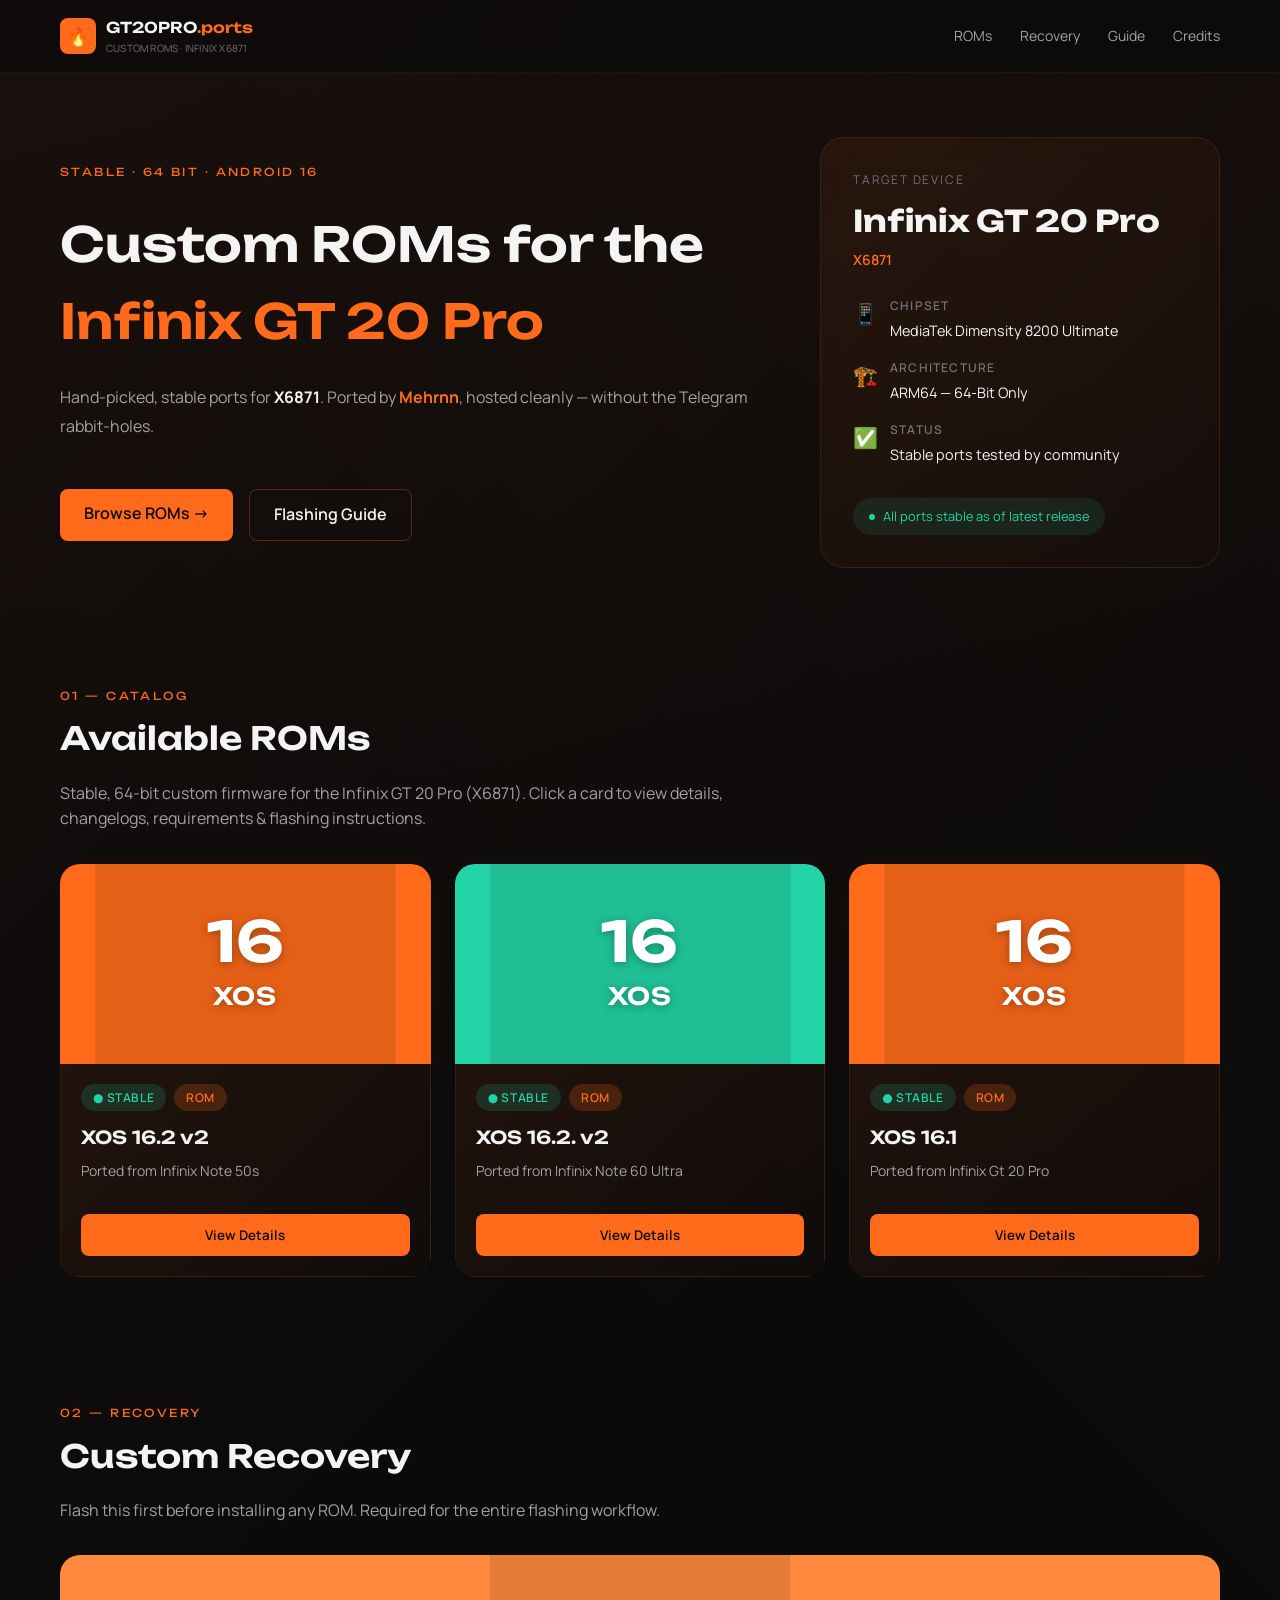
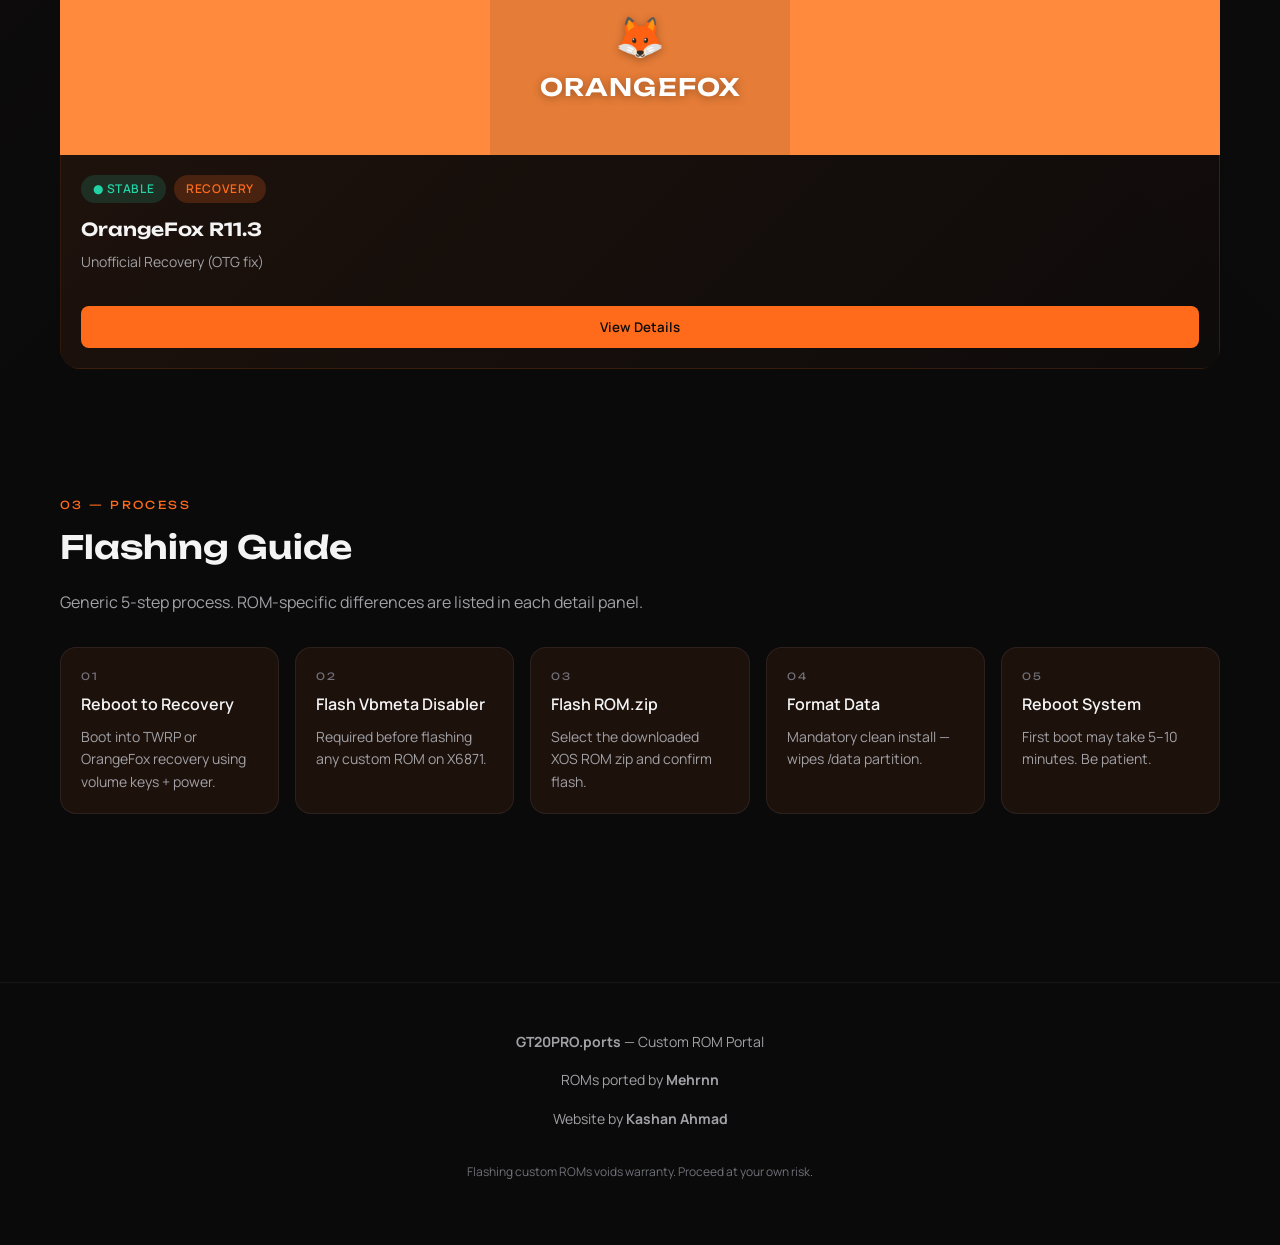
==== commit 82628040: "Update demo.html" ====
--- a/demo.html
+++ b/demo.html
@@ -718,9 +718,9 @@
                 ],
             },
             {
-                id: "xos-16-1-v2",
-                title: "XOS 16.1 v2",
-                subtitle: "Ported from Infinix Gt 20 Pro ",
+                id: "xos-16-1",
+                title: "XOS 16.1",
+                subtitle: "Ported from Infinix Gt 20 Pro",
                 androidBase: "Android 16",
                 version: "v2 — Stable",
                 type: "ROM",
@@ -729,7 +729,7 @@
                 porter: "Mehrnn",
                 base: "Any A15 Vendor",
                 bit: "64-Bit Only",
-                description: "XOS 16.1 for GT 20 Pro — Ported from Infinix Note Edge by Mehrnn | 64-Bit Only",
+                description: "XOS 16.1 for GT 20 Pro — Ported from Ported From NOTE EDGE by Mehrnn | 64-Bit Only",
                 downloadUrl: "https://drive.google.com/file/d/16LHoBhw1Z1jrcLk74b5tPc3rYhSiBqjg/view?usp=drivesdk",
                 fileName: "XOS16.1-v2-X6871-Mehrnn.zip",
                 changelogs: ["Enforcing ", "Mem Fusion Fixed", "Media Fixed", "Visual Lag Fixed", "Charging Fixed"],
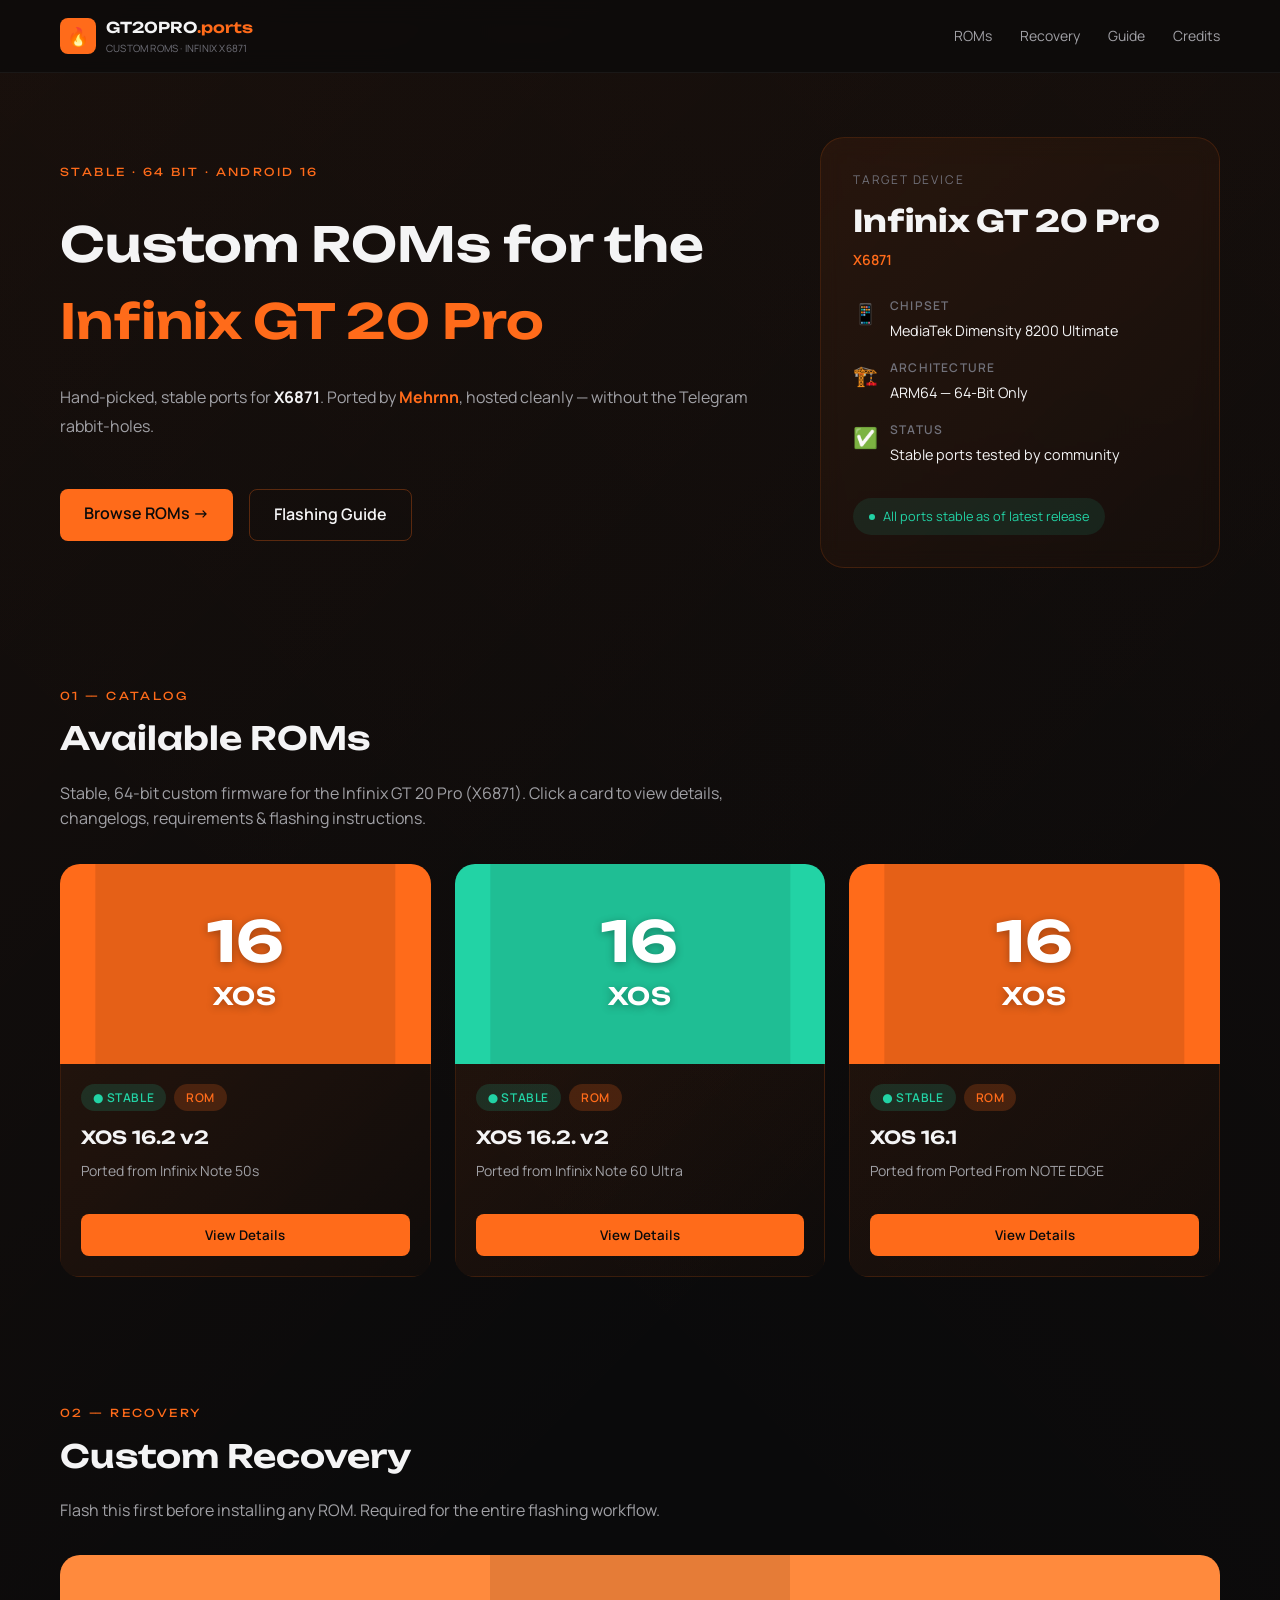
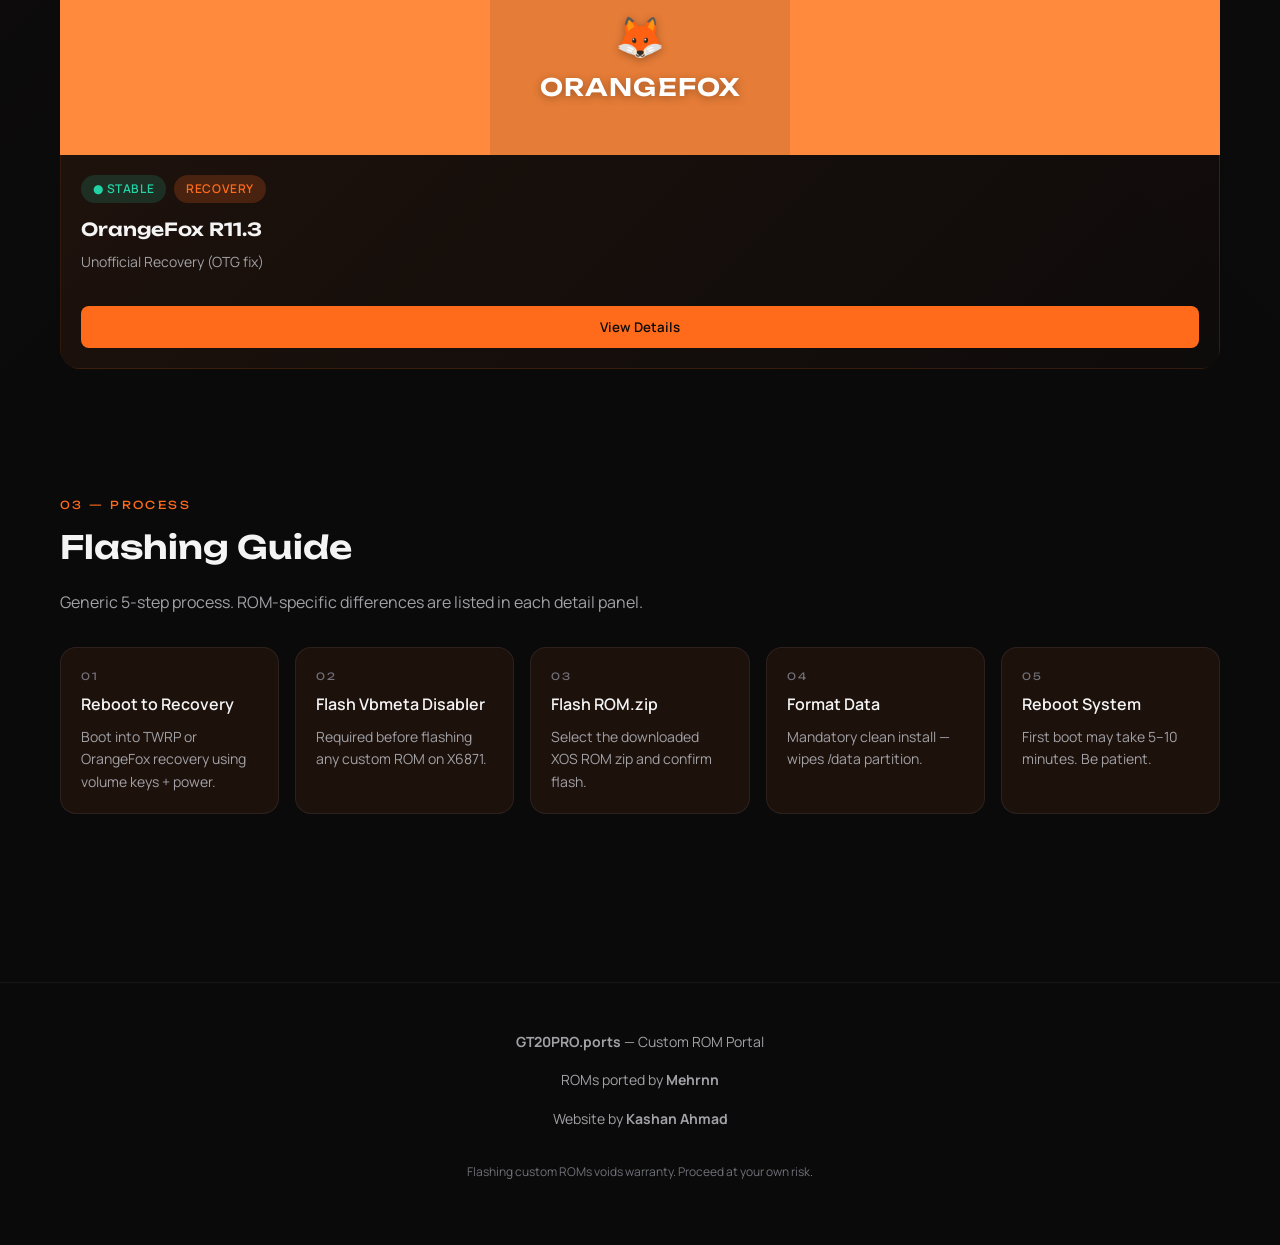
==== commit f56226d3: "Update demo.html" ====
--- a/demo.html
+++ b/demo.html
@@ -720,7 +720,7 @@
             {
                 id: "xos-16-1",
                 title: "XOS 16.1",
-                subtitle: "Ported from Infinix Gt 20 Pro",
+                subtitle: "Ported from Ported From NOTE EDGE",
                 androidBase: "Android 16",
                 version: "v2 — Stable",
                 type: "ROM",
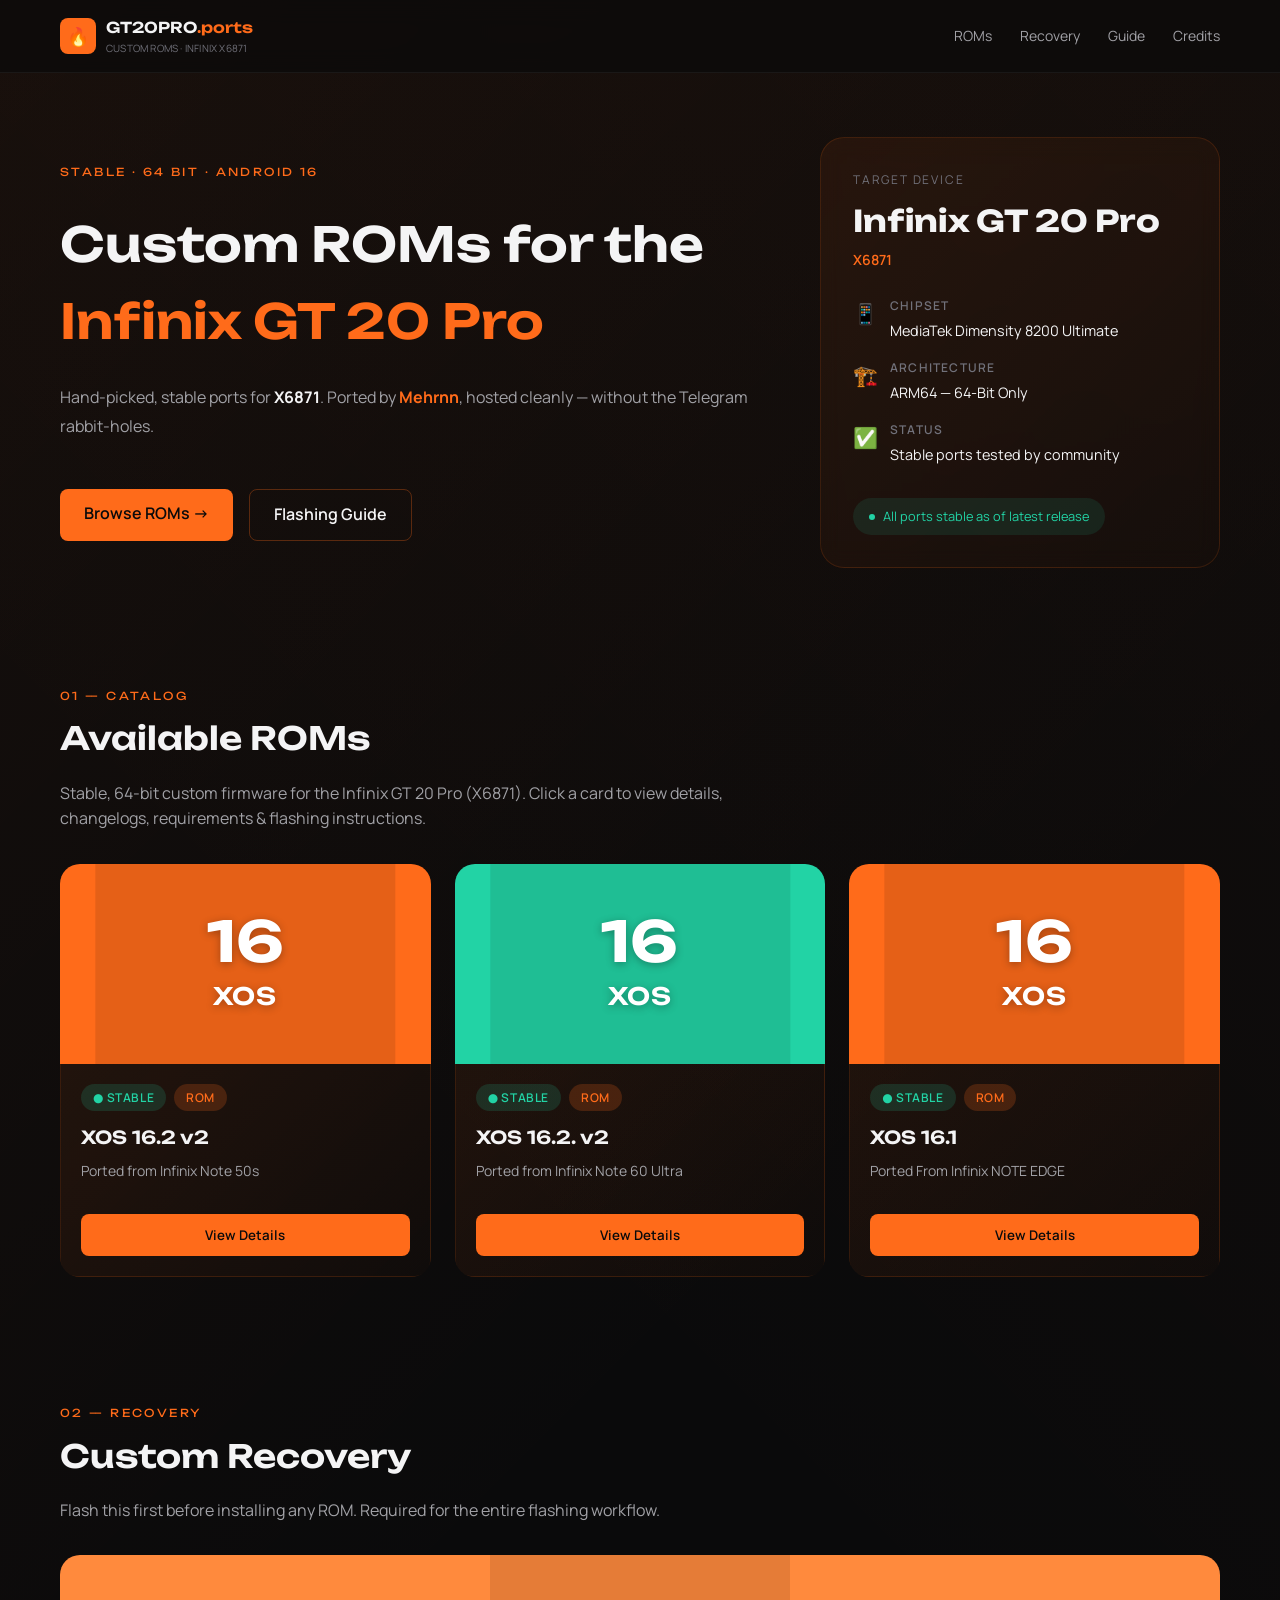
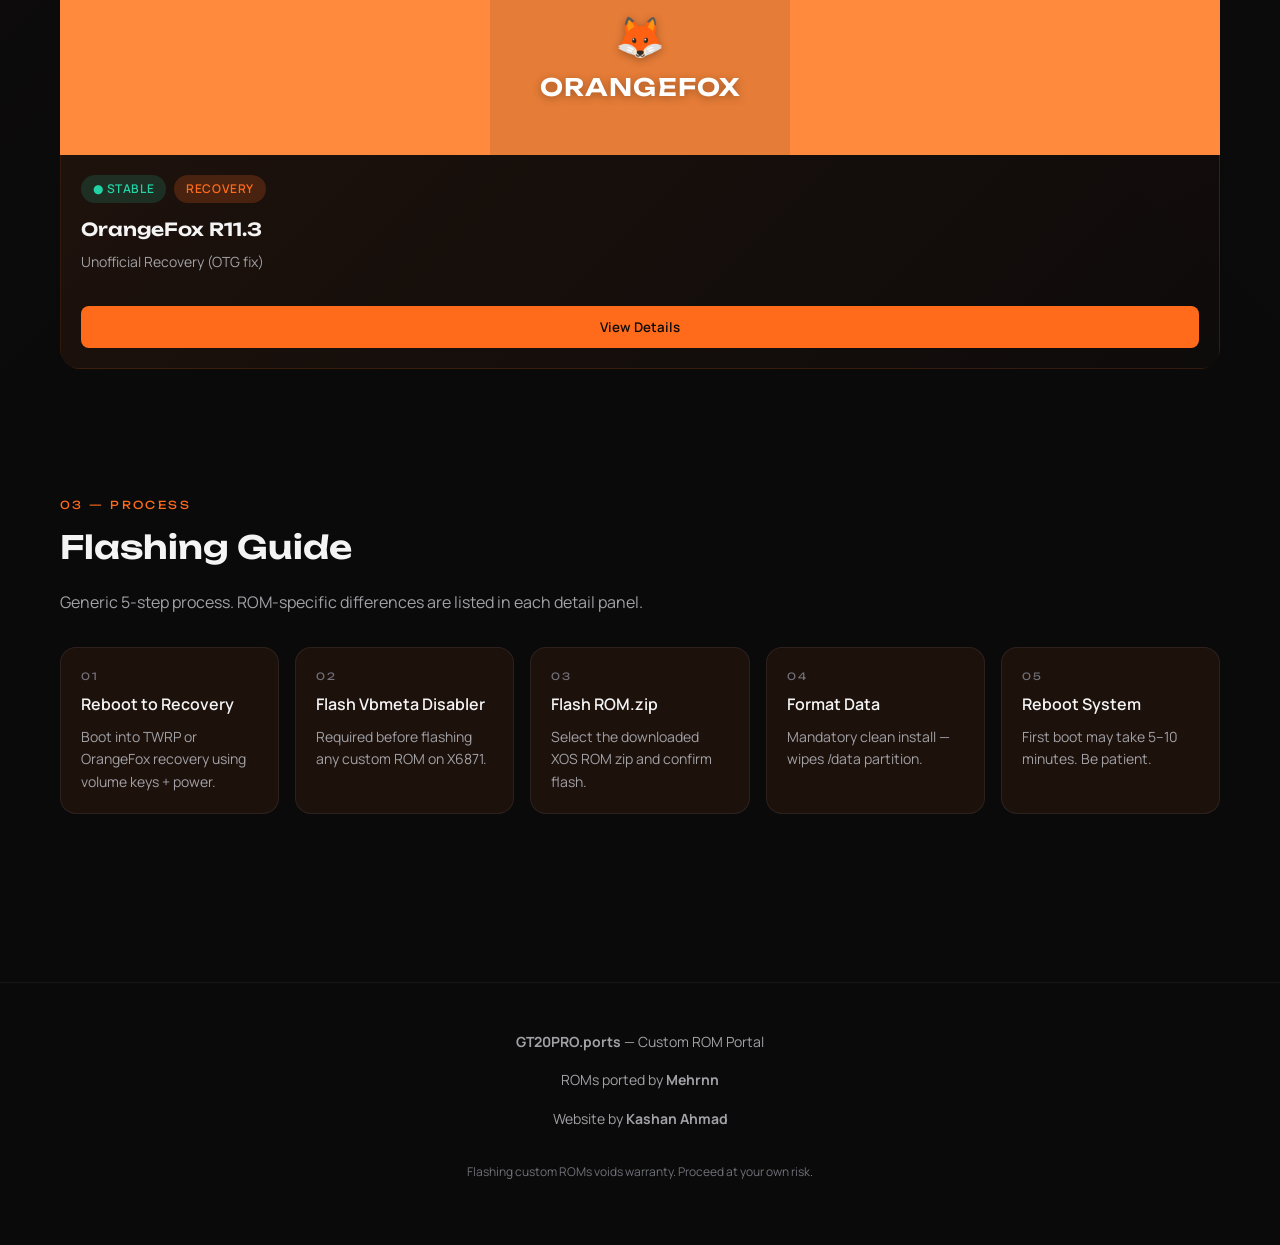
==== commit 107dbcad: "Update demo.html" ====
--- a/demo.html
+++ b/demo.html
@@ -720,7 +720,7 @@
             {
                 id: "xos-16-1",
                 title: "XOS 16.1",
-                subtitle: "Ported from Ported From NOTE EDGE",
+                subtitle: "Ported From Infinix NOTE EDGE",
                 androidBase: "Android 16",
                 version: "v2 — Stable",
                 type: "ROM",
@@ -730,7 +730,7 @@
                 base: "Any A15 Vendor",
                 bit: "64-Bit Only",
                 description: "XOS 16.1 for GT 20 Pro — Ported from Ported From NOTE EDGE by Mehrnn | 64-Bit Only",
-                downloadUrl: "https://drive.google.com/file/d/16LHoBhw1Z1jrcLk74b5tPc3rYhSiBqjg/view?usp=drivesdk",
+                downloadUrl: "https://drive.google.com/file/d/1T91Z207IHD_tfzvU6-TFUviwjxIchSxW/view?usp=drivesdk",
                 fileName: "XOS16.1-v2-X6871-Mehrnn.zip",
                 changelogs: ["Enforcing ", "Mem Fusion Fixed", "Media Fixed", "Visual Lag Fixed", "Charging Fixed"],
                 requirements: [
